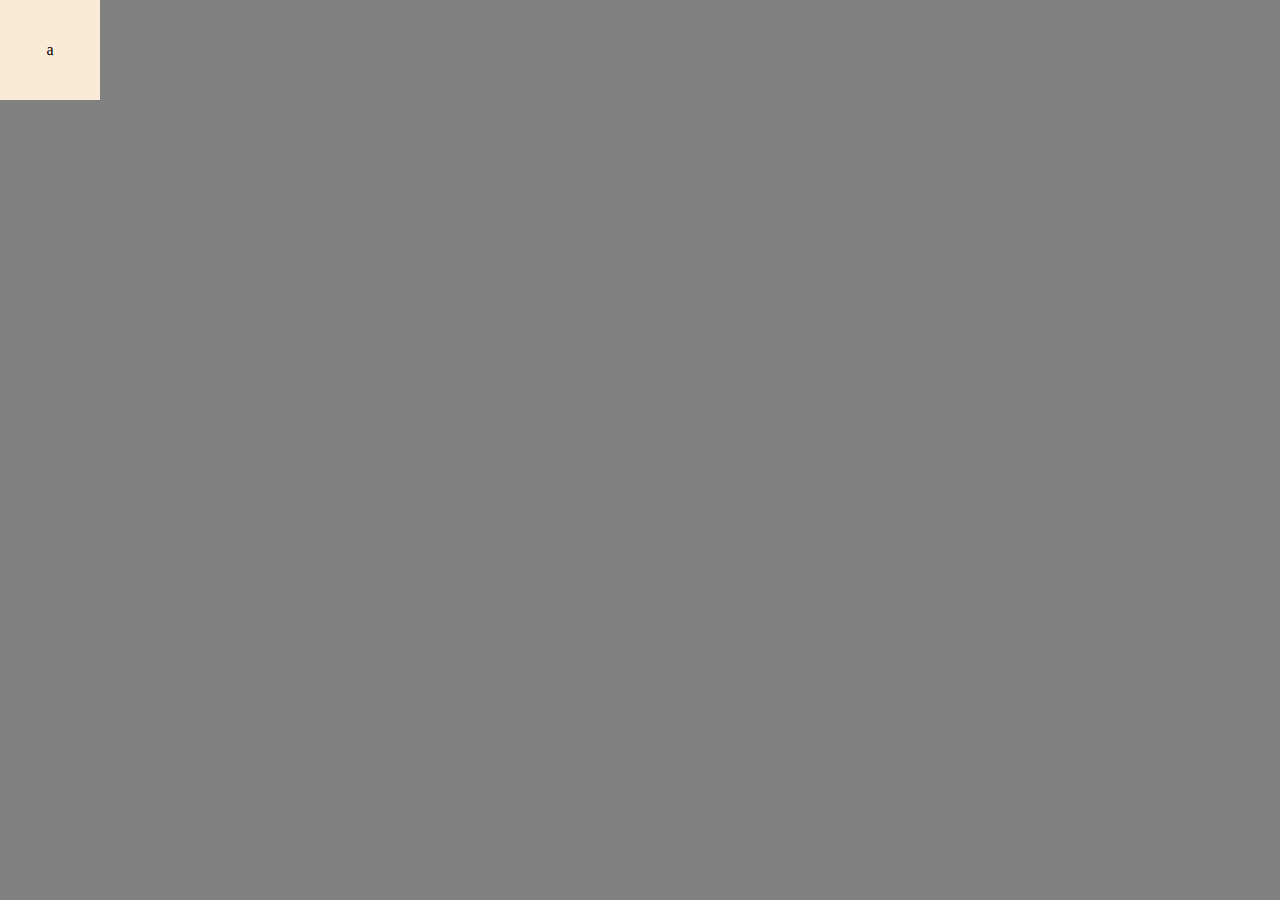
==== index.html @ 25df83e1 "att" ====
<!DOCTYPE html>
<html lang="pt-br">
<head>
    <meta charset="UTF-8">
    <meta name="viewport" content="width=device-width, initial-scale=1.0">
    <link rel="stylesheet" href="style.css">
    <title>Poste</title>

</head>
<body>
<div class="corpo">a</div>

</body>
</html>
---- style.css ----
@charset "UTF-8";

body,html{
    width: 100%;
    height: 100%;
    background-color: gray;

    margin: 0px;
    padding: 0px;
}
.corpo{
 background-color: antiquewhite;
 width: 100px;
 height: 100px;
 display: inline-flex;
 justify-content: center;

 align-items: center;

}
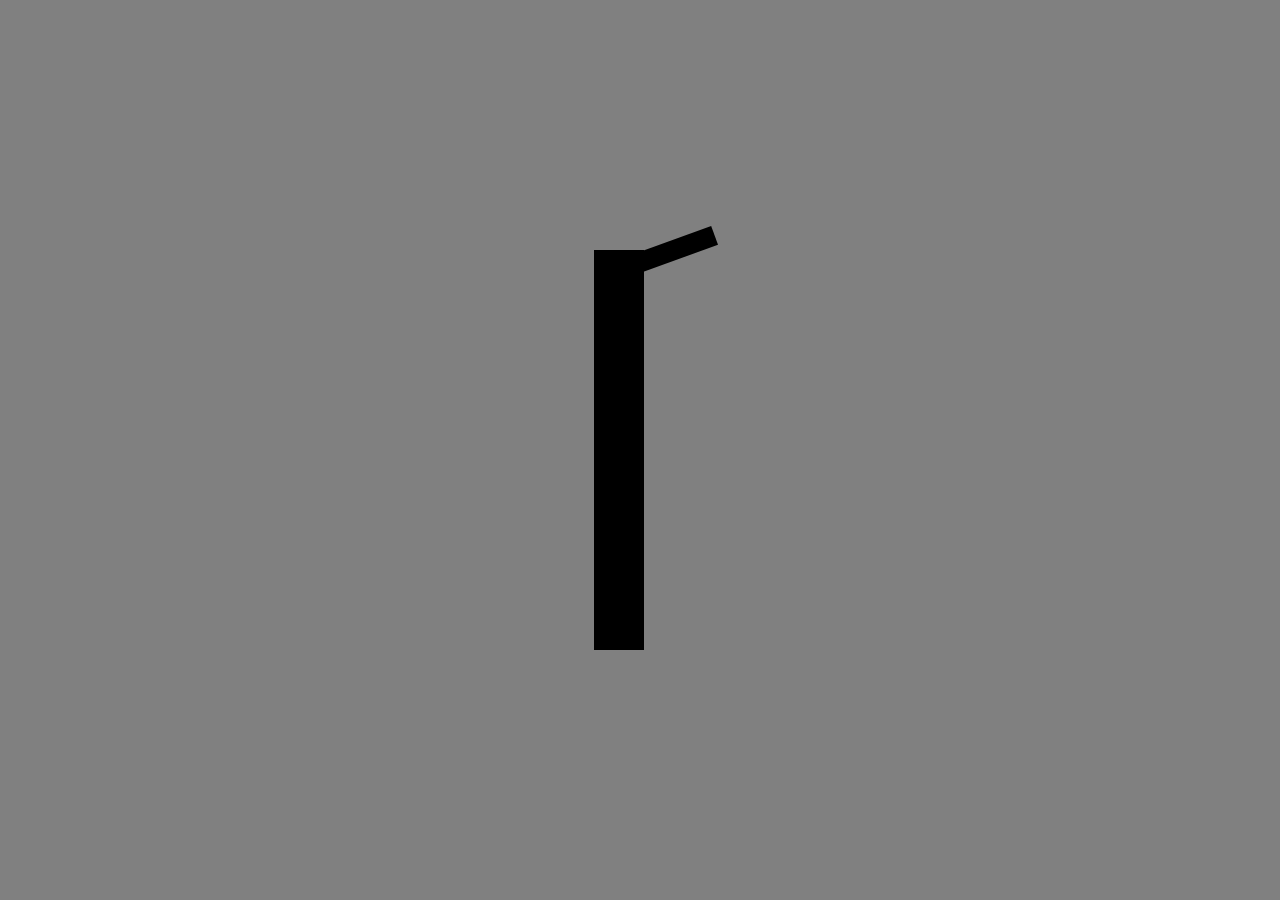
==== commit 94e26614: "att" ====
--- a/index.html
+++ b/index.html
@@ -8,7 +8,12 @@
 
 </head>
 <body>
-<div class="corpo">a</div>
+<div class="corpo">
+
+</div>
+<div class="pescoço">
+
+</div>
 
 </body>
 </html>
--- a/style.css
+++ b/style.css
@@ -1,20 +1,34 @@
 @charset "UTF-8";
 
 body,html{
-    width: 100%;
-    height: 100%;
+
     background-color: gray;
+     width: 100vw;
+     height: 100vh;
+     display: flex;
+     justify-content: center;
+     align-items: center;
 
-    margin: 0px;
-    padding: 0px;
+        margin: 0px;
+        padding: 0px;
 }
 .corpo{
- background-color: antiquewhite;
- width: 100px;
- height: 100px;
- display: inline-flex;
- justify-content: center;
+ background-color: rgb(0, 0, 0);
+ width: 50px;
+ height: 400px;
+ display: flex;
+z-index: 2;
 
- align-items: center;
+
 
 }
+.pescoço{
+    background-color: rgb(0, 0, 0);
+    width: 20px;
+    height: 80px;
+    margin-top:-403px ;
+    margin-left: 23px;
+    transform: rotate(70deg);
+    z-index: 1;
+}
+
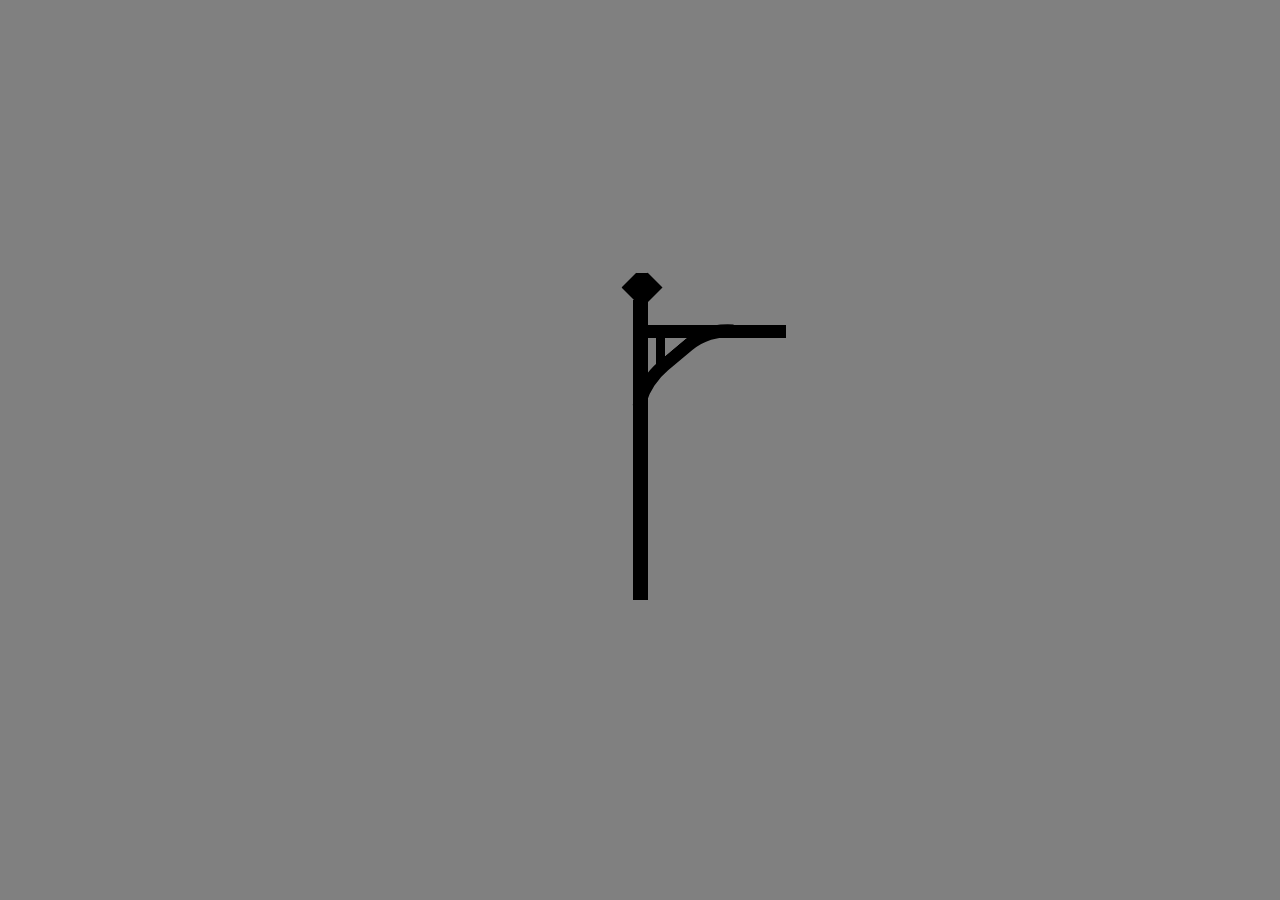
==== commit c52f2440: "att" ====
--- a/index.html
+++ b/index.html
@@ -8,12 +8,14 @@
 
 </head>
 <body>
-<div class="corpo">
-
+<div class="corpo"></div>
+<div class="movepescoço">
+    <div class="pescoçoC"></div>
+    <div class="pescoçoR"></div>
+    <div class="ferromeio"></div>
 </div>
-<div class="pescoço">
-
-</div>
-
+<div class="cabeçaposte"></div>
+<div class="cabeçaposte1"></div>
+<div class="cabeçaposte2"></div>
 </body>
 </html>
--- a/style.css
+++ b/style.css
@@ -12,23 +12,93 @@
         margin: 0px;
         padding: 0px;
 }
+.cabeçaposte{
+
+    width: 0px;
+    height: 0px;
+
+    border-left: 15px solid transparent;
+    border-right: 15px solid transparent;
+    border-top: 15px solid rgb(0, 0, 0);
+    margin-top: -325px;
+    margin-left: -51px;
+    rotate: 90deg;
+    border-bottom-left-radius: 30px;
+
+}
+.cabeçaposte1{
+    width: 0px;
+    height: 0px;
+    border-bottom: 15px solid rgb(0, 0, 0);
+    border-left: 15px solid transparent;
+    border-right: 15px solid transparent;
+
+
+    margin-top: -325px;
+    margin-left: -4px;
+    rotate: 90deg;
+z-index: 2;
+}
+.cabeçaposte2{
+    width:12px;
+    height: 35px;
+    background-color:rgb(0, 0, 0);
+
+    margin-top: -319px;
+    margin-left: -34px;
+
+
+}
+
+
+
 .corpo{
  background-color: rgb(0, 0, 0);
- width: 50px;
- height: 400px;
- display: flex;
-z-index: 2;
+ width: 15px;
+ height: 300px;
+
+z-index: 3;
 
 
 
 }
-.pescoço{
+
+.movepescoço{
+    display: flex;
+    justify-content: center;
+    align-items: center;
+    margin-top: 120px;
+
+}
+.pescoçoC{
+
+    background-color: transparent;
+    width: 100px;
+    height: 140px;
+    margin-top:-225px ;
+    margin-left: 2px;
+    transform: rotate(50deg);
+    z-index: 1;
+    border-radius: 40%;
+    border-top-left-radius: 68px;
+    border: 13px solid rgb(0, 0, 0);
+    border-top-color: transparent;
+    border-bottom-color: transparent;
+    border-right-color: transparent;
+}
+.pescoçoR{
     background-color: rgb(0, 0, 0);
-    width: 20px;
-    height: 80px;
-    margin-top:-403px ;
-    margin-left: 23px;
-    transform: rotate(70deg);
+    width: 150px;
+    height: 13px;
+    margin-top:-358px ;
+    margin-left: -140px;
     z-index: 1;
 }
 
+.ferromeio{
+    width: 9px;
+    background-color: black;
+    height: 38px;
+    margin-top:-328px ;
+    margin-left: -130px;
+}
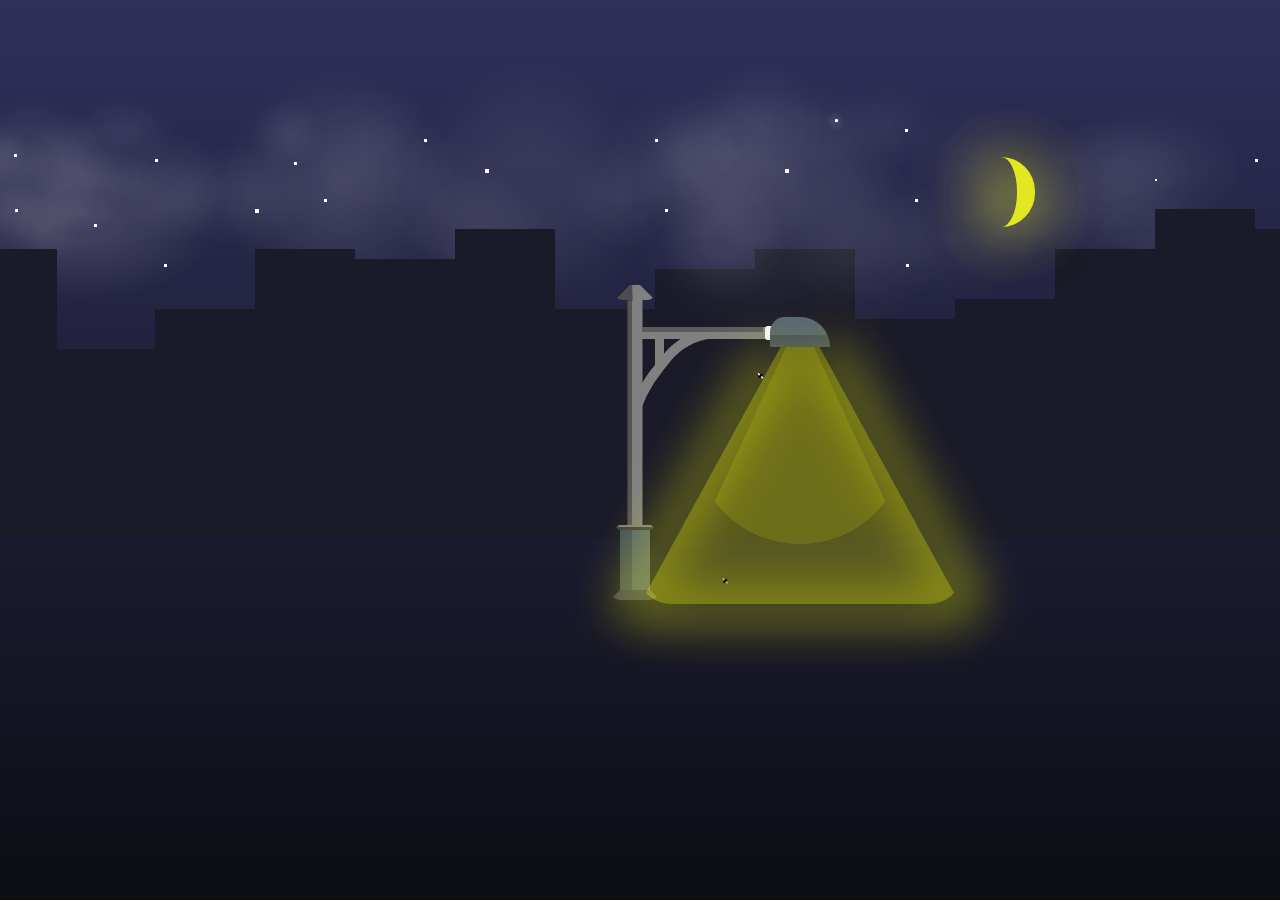
==== commit 9c4fb6dc: "at" ====
--- a/index.html
+++ b/index.html
@@ -17,5 +17,74 @@
 <div class="cabeçaposte"></div>
 <div class="cabeçaposte1"></div>
 <div class="cabeçaposte2"></div>
+<div class="pé"></div>
+<div class="abaixodopé"></div>
+<div class="acimadopé"></div>
+<div class="acimadopé2"></div>
+<div class="smoke"></div>
+<div class="anel"></div>
+<div class="lampada"></div>
+<div class="predios"></div>
+<div class="predios1"></div>
+<div class="predios2"></div>
+<div class="predios3"></div>
+<div class="predios4"></div>
+<div class="predios5"></div>
+<div class="predios6"></div>
+<div class="predios7"></div>
+<div class="predios8"></div>
+<div class="predios9"></div>
+<div class="predios10"></div>
+<div class="predios11"></div>
+<div class="predios12"></div>
+<div class="predios13"></div>
+<div class="lua"></div>
+
+<div class="estrelas1"></div>
+<div class="estrelas2"></div>
+<div class="estrelas3"></div>
+<div class="estrelas4"></div>
+<div class="estrelas5"></div>
+<div class="estrelas6"></div>
+<div class="estrelas7"></div>
+<div class="estrelas8"></div>
+<div class="estrelas9"></div>
+<div class="estrelas10"></div>
+<div class="estrelas11"></div>
+<div class="estrelas12"></div>
+<div class="estrelas13"></div>
+<div class="estrelas14"></div>
+<div class="estrelas15"></div>
+<div class="estrelas16"></div>
+<div class="estrelas17"></div>
+<div class="estrelas18"></div>
+<div class="meteoro01"></div>
+<div class="meteoro02"></div>
+<div class="nuvem"></div>
+<div class="luz"></div>
+<div class="luz2"></div>
+<div class="sombraluz"></div>
+<div class="sombraluzleft"></div>
+<div class="sombraluzright"></div>
+<div class="sombraposte1"></div>
+<div class="sombraposte2"></div>
+<div class="sombracabeça"></div>
+<div class="mosquito-container">
+    <div class="mosquito-asa"></div>
+    <div class="mosquito-corpo"></div>
+</div>
+<div class="mosquito-container2">
+    <div class="mosquito-asa2"></div>
+    <div class="mosquito-corpo2"></div>
+
+</div>
+<div class="mosquito-container3">
+    <div class="mosquito-asa3"></div>
+    <div class="mosquito-corpo3"></div>
+
+</div>
+
 </body>
+
+
 </html>
--- a/style.css
+++ b/style.css
@@ -1,104 +1,970 @@
 @charset "UTF-8";
 
 body,html{
-
-    background-color: gray;
-     width: 100vw;
-     height: 100vh;
-     display: flex;
-     justify-content: center;
-     align-items: center;
-
-        margin: 0px;
-        padding: 0px;
-}
+width: 99%;
+height: 99%;
+background-image: linear-gradient(180deg,#2f2f5a 1%, #0d0d14 99% );
+position: relative;
+background-attachment: fixed;
+
+}
+
 .cabeçaposte{
-
-    width: 0px;
-    height: 0px;
-
-    border-left: 15px solid transparent;
-    border-right: 15px solid transparent;
-    border-top: 15px solid rgb(0, 0, 0);
-    margin-top: -325px;
-    margin-left: -51px;
-    rotate: 90deg;
-    border-bottom-left-radius: 30px;
-
-}
-.cabeçaposte1{
-    width: 0px;
-    height: 0px;
-    border-bottom: 15px solid rgb(0, 0, 0);
-    border-left: 15px solid transparent;
-    border-right: 15px solid transparent;
-
-
-    margin-top: -325px;
-    margin-left: -4px;
-    rotate: 90deg;
-z-index: 2;
-}
-.cabeçaposte2{
-    width:12px;
-    height: 35px;
-    background-color:rgb(0, 0, 0);
-
-    margin-top: -319px;
-    margin-left: -34px;
-
-
-}
-
-
+top: 50%;
+left: 50%;
+transform: translate(20px,164px);
+z-index: 3;
+width: 10px;
+height: 0px;
+position: absolute;
+border-left: 15px solid transparent;
+border-right: 15px solid transparent;
+border-top: 15px solid gray;
+rotate: 180deg;
+border-radius: 10px;
+
+}.sombracabeça{
+  top: 50%;
+  left: 50%;
+  transform: translate(23.9px,164px);
+  z-index: 3;
+  width: 2px;
+  height: 0px;
+  position: absolute;
+  border-left:1px solid transparent;
+  border-right: 16px solid transparent;
+  border-top: 16px solid rgba(37, 34, 34, 0.548);
+  rotate: 181deg;
+  border-top-right-radius: 10px;
+
+
+  }
+  .mosquito-corpo{
+    position: absolute;
+    top: 50%;
+    left: 50%;
+    transform: translate(-50px,40px);
+    background-color: rgb(0, 0, 0);
+    z-index: 5;
+    width: 2px;
+    height: 5px;
+    border-radius: 1px;
+  }
+  .mosquito-asa{
+    position: absolute;
+    top: 50%;
+    left: 50%;
+    transform: translate(-52.5px,42px);
+    background-color: rgb(243, 243, 243);
+    z-index: 5;
+    width: 7px;
+    height: 0.5px;
+    border-radius: 10px;
+    animation: asas 0.1s  infinite ;
+
+
+  }
+  .mosquito-container{
+    position: absolute;
+    top: 50%;
+    left: 50%;
+    transform: translate(206px,-13px);
+    rotate: 45deg;
+    z-index: 5;
+    animation: mosquito 9s infinite alternate ease-in-out;
+  }
+  .mosquito-corpo2{
+    position: absolute;
+    top: 50%;
+    left: 50%;
+    transform: translate(-50px,40px);
+    background-color: rgb(0, 0, 0);
+    z-index: 5;
+    width: 2px;
+    height: 5px;
+    border-radius: 1px;
+  }
+  .mosquito-asa2{
+    position: absolute;
+    top: 50%;
+    left: 50%;
+    transform: translate(-52.5px,42px);
+    background-color: rgb(255, 255, 255);
+    z-index: 5;
+    width: 7px;
+    height: 0.5px;
+    border-radius: 10px;
+    animation: asas 0.1s  infinite ;
+
+
+  }
+  .mosquito-container2{
+    position: absolute;
+    top: 50%;
+    left: 50%;
+    transform: translate(86px,-183px);
+    rotate: 45deg;
+    z-index: 5;
+    animation: mosquito2 7s infinite alternate ease-in-out;
+  }
+  .mosquito-corpo3{
+    position: absolute;
+    top: 50%;
+    left: 50%;
+    transform: translate(-50px,40px);
+    background-color: rgb(5, 4, 4);
+    z-index: 5;
+    width: 2px;
+    height: 5px;
+    border-radius: 1px;
+  }
+  .mosquito-asa3{
+    position: absolute;
+    top: 50%;
+    left: 50%;
+    transform: translate(-52.5px,42px);
+    background-color: rgb(255, 255, 255);
+    z-index: 5;
+    width: 7px;
+    height: 0.5px;
+    border-radius: 10px;
+    animation: asas 0.1s  infinite ;
+
+
+  }
+  .mosquito-container3{
+    position: absolute;
+    top: 50%;
+    left: 50%;
+    transform: translate(86px,-183px);
+    rotate: 45deg;
+    z-index: 5;
+    animation: mosquito3 10s infinite alternate ease-in-out;
+  }
 
 .corpo{
- background-color: rgb(0, 0, 0);
- width: 15px;
- height: 300px;
-
-z-index: 3;
-
-
-
-}
-
-.movepescoço{
-    display: flex;
-    justify-content: center;
-    align-items: center;
-    margin-top: 120px;
+background-color: gray;
+width: 15px;
+height: 300px;
+position: absolute;
+
+z-index: 1;
+top: 50%;
+left: 50%;
+transform: translate(-50%,-50%);
+
+
 
 }
 .pescoçoC{
 
-    background-color: transparent;
-    width: 100px;
-    height: 140px;
-    margin-top:-225px ;
-    margin-left: 2px;
-    transform: rotate(50deg);
-    z-index: 1;
-    border-radius: 40%;
-    border-top-left-radius: 68px;
-    border: 13px solid rgb(0, 0, 0);
-    border-top-color: transparent;
-    border-bottom-color: transparent;
-    border-right-color: transparent;
+background-color: transparent;
+width: 80px;
+height: 150px;
+rotate: 39deg;
+box-sizing: 0px 0px 3em 3em white
+;
+z-index: 1;
+border-radius: 50%;
+border-top-left-radius: 73px;
+border-top-right-radius: 15px;
+border: 10px solid gray;
+border-top-color: transparent;
+border-bottom-color: transparent;
+border-right-color: transparent;
+top: 50%;
+left: 50%;
+transform: translate(-80px,-113px);
+position: absolute;
 }
 .pescoçoR{
-    background-color: rgb(0, 0, 0);
-    width: 150px;
-    height: 13px;
-    margin-top:-358px ;
-    margin-left: -140px;
-    z-index: 1;
-}
-
+background-color:gray;
+width: 130px;
+height: 12px;
+
+z-index: 1;
+position: absolute;
+top: 50%;
+left: 50%;
+transform: translate(5px,-122px);
+}
 .ferromeio{
-    width: 9px;
-    background-color: black;
-    height: 38px;
-    margin-top:-328px ;
-    margin-left: -130px;
-}
+width: 9px;
+background-color: gray;
+height: 37px;
+position: absolute;
+top: 50%;
+left: 50%;
+transform: translate(20px,-120px);
+z-index: 4;
+}
+.pé{
+width: 30px;
+height: 70px;
+background-image: linear-gradient(-90deg, rgb(87, 102, 116) 60%, rgb(70, 82, 94) 60%);
+top: 50%;
+left: 50%;
+transform: translate(-15px,80px);
+z-index: 3;
+position: absolute;
+
+}
+
+
+
+.abaixodopé{
+width: 30px;
+height: 0px;
+border-right: 10px solid transparent;
+border-left: 10px solid transparent;
+border-top: 10px solid rgb(68, 68, 92);
+border-bottom: 10px solid transparent;
+
+rotate: 180deg;
+top: 50%;
+left: 50%;
+transform: translate(25px,-131px);
+border-radius:10px;
+position: absolute;
+z-index: 3;
+}
+
+.acimadopé{
+width: 32px;
+height: 0px;
+border-right: 5px solid transparent;
+border-left: 5px solid transparent;
+border-top: 5px solid gray;
+border-bottom: 10px solid transparent;
+
+rotate: 180deg;
+z-index: 3;
+top: 50%;
+left: 50%;
+transform: translate(21px,-66px);
+border-radius:10px;
+position: absolute;
+
+}
+.acimadopé::before{
+content: "";
+
+width: 34px;
+height: 0px;
+border-right: 3px solid transparent;
+border-left: 3px solid transparent;
+border-top: 3px solid rgba(37, 34, 34, 0.685);
+border-bottom: 3px solid transparent;
+position: absolute;
+rotate: 180deg;
+z-index: 3;
+top: -8px;
+left: -4px;
+border-radius:10px;
+}
+.anel{
+width: 10px;
+height: 14px;
+background-color: aliceblue;
+position: absolute;
+top: 50%;
+left: 50%;
+transform: translate(130px, -123px);
+z-index: 3;
+border-top-left-radius: 3px;
+border-bottom-left-radius: 3px;
+}
+.lampada{
+width: 60px;
+height: 30px;
+background-image: linear-gradient(180deg, rgb(87, 102, 116) 60%, rgb(70, 82, 94) 60%);
+position: absolute;
+top: 50%;
+left: 50%;
+transform: translate(135px, -132px);
+z-index: 4;
+border-top-left-radius: 15px;
+border-top-right-radius: 30px;
+
+}
+
+
+
+.luz{
+  position: absolute;
+  top: 50%;
+  left: 50%;
+  width: 30px;
+
+  transform: translate(-5px, 110px);
+  border-left: 145px solid transparent;
+  border-right: 145px solid transparent;
+  z-index: 3;
+  border-top: 265px solid rgba(249, 253, 2, 0.685);
+  rotate: 180deg;
+  opacity: 40%;
+  border-radius: 10%;
+  animation: lampada 4s  infinite ;
+
+
+}
+.sombraluz{
+  position: absolute;
+  top: 50%;
+  left: 50%;
+  width: 300px;
+  z-index: 5;
+  transform: translate(15px, 150px);
+ background-color: transparent;
+ border-bottom-left-radius: 50px;
+ border-bottom-right-radius:50px;
+ box-shadow: 0px 10px 50px 10px rgba(249, 253, 2, 0.685);
+ animation: lampada 4s  infinite ;
+
+}
+.sombraluzleft{
+  position: absolute;
+  top: 50%;
+  left: 50%;
+  width: 280px;
+  z-index: 5;
+  transform: translate(5px, 150px);
+ background-color: transparent;
+ border-bottom-left-radius: 50px;
+ border-bottom-right-radius:50px;
+ box-shadow: -70px -198px 50px 10px rgba(249, 253, 2, 0.685);
+ rotate: -60deg;
+ animation: lampada 4s  infinite ;
+
+}
+.sombraluzright{
+  position: absolute;
+  top: 50%;
+  left: 50%;
+  width: 280px;
+  z-index: 5;
+  transform: translate(5px, 150px);
+ background-color: transparent;
+ border-bottom-left-radius: 50px;
+ border-bottom-right-radius:50px;
+ box-shadow: 80px -245px 50px 10px rgba(249, 253, 2, 0.685);
+ rotate: 61deg;
+ animation: lampada 4s  infinite ;
+
+}
+
+
+
+.luz2{
+  position: absolute;
+  top: 50%;
+  left: 50%;
+  width: 20px;
+  transform: translate(-60px, 110px);
+  border-left: 95px solid transparent;
+  border-right: 95px solid transparent;
+  z-index: 3;
+  border-top: 205px solid rgba(249, 253, 2, 0.336);
+  rotate: 180deg;
+  opacity: 40%;
+  border-radius: 50%;
+  animation: lampada 4s  infinite ;
+}
+.predios{
+width: 100px;
+height: 190px;
+background-color: #1a1a29;
+margin: bottom;
+top: 50%;
+left: 50%;
+transform: translate(-580px,-100px);
+position: absolute;
+z-index: 3;
+}
+.predios1{
+width: 100px;
+height: 290px;
+background-color: #1a1a29;
+margin: bottom;
+top: 50%;
+left: 50%;
+transform: translate(-678px,-200px);
+position: absolute;
+z-index: 3;
+}
+.predios2{
+width: 100px;
+height: 230px;
+background-color: #1a1a29;
+margin: bottom;
+top: 50%;
+left: 50%;
+transform: translate(-480px,-140px);
+position: absolute;
+z-index: 3;
+}
+.predios3{
+width: 100px;
+height: 290px;
+background-color: #1a1a29;
+margin: bottom;
+top: 50%;
+left: 50%;
+transform: translate(-380px,-200px);
+position: absolute;
+z-index: 3;
+}
+.predios4{
+width: 100px;
+height: 280px;
+background-color: #1a1a29;
+margin: bottom;
+top: 50%;
+left: 50%;
+transform: translate(-280px,-190px);
+position: absolute;
+z-index: 3;
+}
+.predios5{
+width: 100px;
+height: 310px;
+background-color: #1a1a29;
+margin: bottom;
+top: 50%;
+left: 50%;
+transform: translate(-180px,-220px);
+position: absolute;
+z-index: 3;
+}
+.predios6{
+width: 100px;
+height: 230px;
+background-color: #1a1a29;
+margin: bottom;
+top: 50%;
+left: 50%;
+transform: translate(-80px,-140px);
+position: absolute;
+}
+.predios7{
+width: 100px;
+height: 270px;
+background-color: #1a1a29;
+margin: bottom;
+top: 50%;
+left: 50%;
+transform: translate(20px,-180px);
+position: absolute;
+}
+.predios8{
+width: 100px;
+height: 290px;
+background-color: #1a1a29;
+margin: bottom;
+top: 50%;
+left: 50%;
+transform: translate(120px,-200px);
+position: absolute;
+}
+.predios9{
+width: 100px;
+height: 220px;
+background-color: #1a1a29;
+margin: bottom;
+top: 50%;
+left: 50%;
+transform: translate(220px,-130px);
+position: absolute;
+}
+.predios10{
+width: 100px;
+height: 240px;
+background-color: #1a1a29;
+margin: bottom;
+top: 50%;
+left: 50%;
+transform: translate(320px,-150px);
+position: absolute;
+z-index: 3;
+}
+.predios11{
+width: 100px;
+height: 290px;
+background-color: #1a1a29;
+margin: bottom;
+top: 50%;
+left: 50%;
+transform: translate(420px,-200px);
+position: absolute;
+z-index: 3;
+}
+.predios12{
+width: 100px;
+height: 330px;
+background-color: #1a1a29;
+margin: bottom;
+top: 50%;
+left: 50%;
+transform: translate(520px,-240px);
+position: absolute;
+z-index: 3;
+}
+.predios13{
+width: 69px;
+height: 310px;
+background-color: #1a1a29;
+margin: bottom;
+top: 50%;
+left: 50%;
+transform: translate(620px,-220px);
+position: absolute;
+z-index: 3;
+
+}
+.lua{
+position: absolute;
+top: 50%;
+left: 50%;
+transform: translate(332px,-292px);
+width: 50px;
+height: 70px;
+background-color: transparent;
+border-top: none;
+border-right: 18px solid rgb(228, 231, 36);
+border-bottom: none;
+border-left: none;
+border-radius: 50px;
+z-index: 4;
+
+
+
+}
+.lua::before,
+.lua::after {
+  content: "";
+  position: absolute;
+  z-index: -1;
+  box-shadow: 0px 0px 4em 0.9em rgba(228, 231, 36, 0.705);
+  animation: piscalua 3s alternate infinite;
+  top: 33%;
+  left: 90%;
+  height: 30px;
+
+
+}
+
+.estrelas1{
+top: 50%;
+left: 50%;
+transform: translate(30px,-240px);
+position: absolute;
+background-color: white;
+width: 3px;
+height: 3px;
+animation: pisca 3s alternate infinite;
+}
+.estrelas2{
+top: 50%;
+left: 50%;
+transform: translate(150px,-280px);
+position: absolute;
+background-color: white;
+width: 4px;
+height: 4px;
+animation: pisca 2s alternate infinite;
+}
+.estrelas3{
+top: 50%;
+left: 50%;
+transform: translate(-150px,-280px);
+position: absolute;
+background-color: white;
+width: 4px;
+height: 4px;
+animation: pisca 1s alternate infinite;
+}
+.estrelas4{
+top: 50%;
+left: 50%;
+transform: translate(-380px,-240px);
+position: absolute;
+background-color: white;
+width: 4px;
+height: 4px;
+animation: pisca 2s alternate infinite;
+}
+.estrelas5{
+top: 50%;
+left: 50%;
+transform: translate(-480px,-290px);
+position: absolute;
+background-color: white;
+width: 3px;
+height: 3px;
+animation: pisca 4s alternate infinite;
+}
+.estrelas6{
+top: 50%;
+left: 50%;
+transform: translate(-620px,-240px);
+position: absolute;
+background-color: white;
+width: 3px;
+height: 3px;
+animation: pisca 2s alternate infinite;
+}
+.estrelas7{
+top: 50%;
+left: 50%;
+transform: translate(520px,-270px);
+position: absolute;
+background-color: white;
+width: 2px;
+height: 2px;
+animation: pisca 3s alternate infinite;
+}
+.estrelas8{
+top: 50%;
+left: 50%;
+transform: translate(620px,-290px);
+position: absolute;
+background-color: white;
+width: 3px;
+height: 3px;
+animation: pisca 2s alternate infinite;
+}
+.estrelas9{
+top: 50%;
+left: 50%;
+transform: translate(280px,-250px);
+position: absolute;
+background-color: white;
+width: 3px;
+height: 3px;
+animation: pisca 3s alternate infinite;
+}
+.estrelas10{
+top: 50%;
+left: 50%;
+transform: translate(270px,-320px);
+position: absolute;
+background-color: white;
+width: 3px;
+height: 3px;
+animation: pisca 5s alternate infinite;
+}
+.estrelas11{
+top: 50%;
+left: 50%;
+transform: translate(20px,-310px);
+position: absolute;
+background-color: white;
+width: 3px;
+height: 3px;
+animation: pisca 1s alternate infinite;
+}
+.estrelas12{
+top: 50%;
+left: 50%;
+transform: translate(-211px,-310px);
+position: absolute;
+background-color: white;
+width: 3px;
+height: 3px;
+animation: pisca 1s alternate infinite;
+}
+.estrelas13{
+top: 50%;
+left: 50%;
+transform: translate(-311px,-250px);
+position: absolute;
+background-color: white;
+width: 3px;
+height: 3px;
+animation: pisca 3s alternate infinite;
+}
+.estrelas14{
+top: 50%;
+left: 50%;
+transform: translate(-341px,-287px);
+position: absolute;
+background-color: white;
+width: 3px;
+height: 3px;
+animation: pisca 2s alternate infinite;
+}
+.estrelas15{
+top: 50%;
+left: 50%;
+transform: translate(-621px,-295px);
+position: absolute;
+background-color: white;
+width: 3px;
+height: 3px;
+animation: pisca 4s alternate infinite;
+}
+.estrelas16{
+top: 50%;
+left: 50%;
+transform: translate(-541px,-225px);
+position: absolute;
+background-color: white;
+width: 3px;
+height: 3px;
+animation: pisca 2s alternate infinite;
+}
+.estrelas17{
+top: 50%;
+left: 50%;
+transform: translate(-471px,-185px);
+position: absolute;
+background-color: white;
+width: 3px;
+height: 3px;
+animation: pisca 2s alternate infinite;
+}
+.estrelas18{
+top: 50%;
+left: 50%;
+transform: translate(271px,-185px);
+position: absolute;
+background-color: white;
+width: 3px;
+height: 3px;
+
+animation: pisca 2s alternate infinite;
+}
+.meteoro01{
+    width:3px;
+    height:3px;
+    top: 50%;
+    left:50%;
+    transform:translate(200px,-330px);
+    background-color:white;
+    position: absolute;
+    border-radius: 50px;
+    animation: caindo 5s ease-in-out infinite;
+    box-shadow: -1px 1px 10px white;
+}
+.meteoro02{
+    width:3px;
+    height:3px;
+    top: 50%;
+    left:50%;
+    transform:translate(200px,-330px);
+    background-color:white;
+    position: absolute;
+    border-radius: 50px;
+    animation: caindo2 4s ease-in-out infinite;
+    box-shadow: -1px 1px 10px white;
+    animation-delay: 3s;
+
+}
+.sombraposte1{
+  width: 5px;
+  height: 225px;
+  position: absolute;
+  top: 50%;
+  left: 50%;
+  transform: translate(-8px,-149px);
+  background-color:  rgba(37, 34, 34, 0.466);
+  z-index: 4;
+}
+.sombraposte2{
+  width: 5px;
+  height: 121px;
+  position: absolute;
+  top: 50%;
+  left: 50%;
+  transform: translate(-180px,-65px);
+  background-color:  rgba(37, 34, 34, 0.39);
+  z-index: 4;
+  rotate: 90deg;
+}
+.sombraposte2{
+  width: 5px;
+  height: 121px;
+  position: absolute;
+  top: 50%;
+  left: 50%;
+  transform: translate(-180px,-65px);
+  background-color:  rgba(37, 34, 34, 0.39);
+  z-index: 4;
+  rotate: 90deg;
+}
+@keyframes mosquito {
+  0%{
+    transform: translate(116px,-213px);
+
+  }
+  50%{
+    transform: translate(156px, -275px);
+
+  }
+  60%{
+    transform: translate(166px, -249px);
+
+  }
+  100%{
+    transform: translate(96px, -209px);
+  }
+
+}
+@keyframes mosquito2 {
+  0%{
+    transform: translate(86px,-183px);
+
+  }
+  50%{
+    transform: translate(156px, -230px);
+
+  }
+  100%{
+    transform: translate(96px, -119px);
+  }
+
+
+
+}
+@keyframes mosquito3 {
+  0%{
+    transform: translate(80px,-193px);
+
+  }
+  50%{
+    transform: translate(186px, -173px);
+
+  }
+  100%{
+    transform: translate(146px, -149px);
+  }
+
+
+
+}
+
+
+@keyframes asas {
+  0%{
+    rotate: 1deg;
+  } 10%{
+    rotate: -1deg;
+  } 20%{
+    rotate: 1deg;
+  }
+  30%{
+    rotate: -1deg;
+  }
+  40%{
+    rotate: 1deg;
+  }
+  50%{
+    rotate: -1deg;
+  }
+  60%{
+    rotate: 1deg;
+  }
+  70%{
+    rotate: -1deg;
+  }
+  80%{
+    rotate: 1deg;
+  }
+  90%{
+    rotate: -1deg;
+  }
+  100%{
+
+      rotate: 1deg;
+
+  }
+
+}
+@keyframes pisca{
+0%{
+    box-shadow: 2px 1px 10px rgb(255, 255, 255);
+    opacity: 70%;
+}
+
+}
+@keyframes piscalua{
+  0%{
+    box-shadow: 0px 0px 4em 0.9em rgba(228, 231, 36, 0.705);
+
+  }
+  100%{
+    box-shadow: 0px 0px 5em 1em rgba(228, 231, 36, 0.705);
+
+  }
+
+  }
+  @keyframes lampada {
+    0%{
+      opacity: 50%;
+    }
+    10%{
+      opacity: 0%;
+    }
+
+    20%{
+      opacity: 50%;
+    }
+    30%{
+      opacity: 0%;
+    }
+
+    50%{
+      opacity: 50%;
+    }
+    60%{
+      opacity: 50%;
+    }
+
+
+    100%{
+      opacity: 0%;
+    }
+
+  }
+
+@keyframes caindo {
+    0% {
+      transform: translateX(300px) translateY(-340px);
+      animation-delay: 9s;
+    }
+    50%{
+
+        transform: translateX(-210px) translateY(-130px);
+
+
+    }
+    100% {
+      transform: translateX(-210px) translateY(-130px);
+
+    }
+
+  }
+  @keyframes caindo2 {
+    0% {
+      transform: translateX(-300px) translateY(-340px);
+    }
+    50% {
+      transform: translateX(-710px) translateY(-250px);
+    }
+    80% {
+      transform: translateX(-710px) translateY(-250px);
+    }
+    100% {
+
+      transform: translateX(-710px) translateY(-250px);
+    }
+
+  }
+  .nuvem{
+    position: absolute;
+    top: 50%;
+    left: 50%;
+    transform: translate(-680px,-430px);
+    width: 100vw;
+    height: 100%;
+    background: radial-gradient(ellipse at 10% 23%, rgba(255, 255, 255, 0.116) 4vmin, #fff0 15vmin),radial-gradient(ellipse at 0% 15%, #fff1 4vmin, #fff0 8vmin), radial-gradient(circle at 6% 17%, #fff1 4vmin, #fff0 8vmin), radial-gradient(ellipse at 4% 16%, #fff1 1vmin, #fff0 5vmin), radial-gradient(circle at 9% 16%, #fff1 1vmin, #fff0 5vmin), radial-gradient(ellipse at 12% 18%, #fff1 1vmin, #fff0 5vmin), radial-gradient(circle at 17% 19%, #fff1 2vmin, #fff0 6vmin), radial-gradient(ellipse at 13% 13%, #fff1 1vmin, #fff0 6vmin), radial-gradient(ellipse at 22% 20%, #fff1 2vmin, #fff0 8vmin), radial-gradient(circle at 4% 22%, #fff1 0vmin, #fff0 4vmin), radial-gradient(circle at 7% 24%, #fff1 0vmin, #fff0 4vmin), radial-gradient(ellipse at 10% 22%, #fff1 0vmin, #fff0 4vmin), radial-gradient(circle at 30% 19%, #fff2 0vmin, #fff0 13vmin), radial-gradient(circle at 26% 13%, #fff1 0vmin, #fff0 4vmin), radial-gradient(circle at 33% 15%, #fff1 -3vmin, #fff0 7vmin), radial-gradient(circle at 45% 19%, #fff1 4vmin, #fff0 14vmin), radial-gradient(circle at 38% 20%, #fff1 -3vmin, #fff0 7vmin), radial-gradient(circle at 52% 20%, #fff1 0vmin, #fff0 6vmin), radial-gradient(circle at 56% 15%, #fff1 0vmin, #fff0 7vmin), radial-gradient(circle at 58% 18%, #fff1 0vmin, #fff0 7vmin), radial-gradient(circle at 41% 26%, #fff1 2vmin, #fff0 8vmin), radial-gradient(circle at 60% 15%, #fff1 0vmin, #fff0 7vmin), radial-gradient(circle at 63% 12%, #fff1 0vmin, #fff0 7vmin), radial-gradient(circle at 63% 21%, #fff1 4vmin, #fff0 15vmin), radial-gradient(circle at 60% 25%, #fff1 2vmin, #fff0 7vmin), radial-gradient(ellipse at 63% 20%, #fff1 0vmin, #fff0 7vmin), radial-gradient(circle at 71% 25%, #fff1 2vmin, #fff0 9vmin), radial-gradient(ellipse at 84% 22%, #fff1 -1vmin, #fff0 8vmin), radial-gradient(ellipse at 78% 25%, #fff1 -1vmin, #fff0 10vmin), radial-gradient(ellipse at 90% 18%, #fff1 -1vmin, #fff0 10vmin), radial-gradient(ellipse at 93% 17%, #fff1 2vmin, #fff0 11vmin), radial-gradient(circle at 79% 17%, #fff1 -3vmin, #fff0 7vmin), radial-gradient(ellipse at 73% 12%, #fff1 -3vmin, #fff0 6vmin), radial-gradient(ellipse at 68% 15%, #fff1 -2vmin, #fff0 9vmin), radial-gradient(ellipse at 95% 25%, #fff1 -2vmin, #fff0 9vmin), radial-gradient(ellipse at 98% 26%, #fff1 -2vmin, #fff0 9vmin), radial-gradient(ellipse at 90% 23%, #fff1 -2vmin, #fff0 9vmin);}
